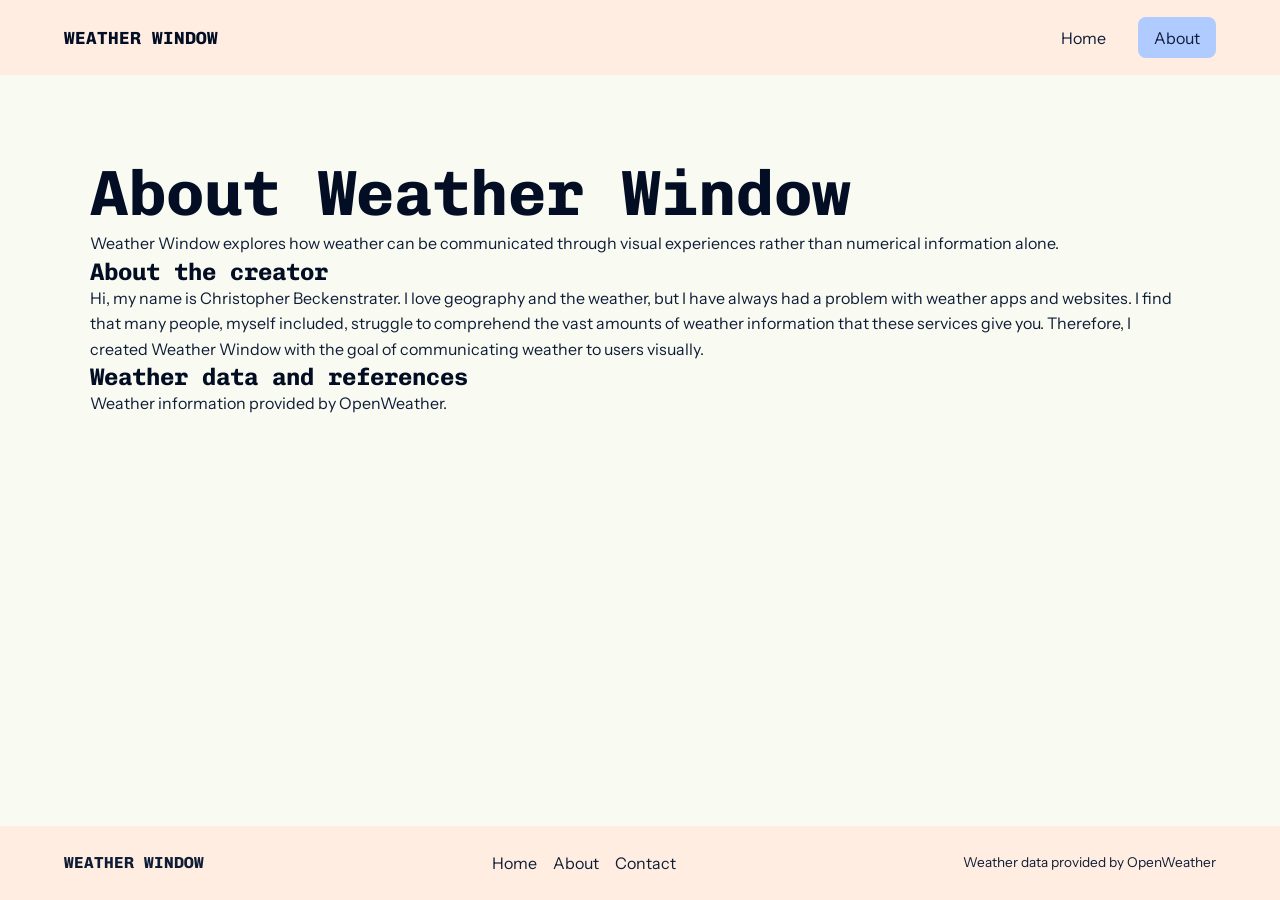
==== about.html @ fafb0648 "First Launch I meant to push this before I made changes to the api.js file... oops...  Contains init" ====
<!doctype html>
<html lang="en">
  <head>
    <meta charset="UTF-8" />
    <meta name="viewport" content="width=device-width, initial-scale=1.0" />

    <title>Weather Window | About</title>

    <link rel="stylesheet" href="css/style.css" />

    <link rel="preconnect" href="https://fonts.googleapis.com" />
    <link rel="preconnect" href="https://fonts.gstatic.com" crossorigin />
    <link
      href="https://fonts.googleapis.com/css2?family=Chivo+Mono:wght@400;500;600;700&family=Instrument+Sans:wght@400;500;600;700&display=swap"
      rel="stylesheet"
    />
  </head>

  <body data-page="about">
    <header id="site-header"></header>

    <main>
      <section class="about-content">
        <h1>About Weather Window</h1>

        <p>
          Weather Window explores how weather can be communicated through visual
          experiences rather than numerical information alone.
        </p>

        <h2>About the creator</h2>

        <p>
          Hi, my name is Christopher Beckenstrater. I love geography and the
          weather, but I have always had a problem with weather apps and
          websites. I find that many people, myself included, struggle to
          comprehend the vast amounts of weather information that these services
          give you. Therefore, I created Weather Window with the goal of
          communicating weather to users visually.
        </p>

        <h2>Weather data and references</h2>

        <p>Weather information provided by OpenWeather.</p>
      </section>
    </main>

    <footer id="site-footer"></footer>

    <script type="module" src="js/main.js"></script>
  </body>
</html>
---- css/style.css ----
/* Global Variables */

:root {
  --colour-heading: #030e24;
  --colour-body: #0e1c36;

  --colour-primary: #afcbff;
  --colour-hover: #d7f9ff;

  --colour-background: #f9fbf2;
  --colour-navigation: #ffede1;

  --font-heading: "Chivo Mono", monospace;
  --font-body: "Instrument Sans", sans-serif;
}

/* Reset */

* {
  margin: 0;
  padding: 0;
  box-sizing: border-box;
}

html {
  scroll-behavior: smooth;
}

body {
  min-height: 100vh;
  display: flex;
  flex-direction: column;

  background-color: var(--colour-background);
  color: var(--colour-body);

  font-family: var(--font-body);
}

/* Typography */

h1,
h2,
h3 {
  font-family: var(--font-heading);
  color: var(--colour-heading);
}

h1 {
  font-size: clamp(2rem, 5vw, 4rem);
}

p {
  font-size: 1rem;
  line-height: 1.6;
}

/* Nav */

.navbar {
  min-height: 75px;
  padding: 1rem 5%;

  display: flex;
  align-items: center;
  justify-content: space-between;

  background-color: var(--colour-navigation);
}

.nav-logo {
  font-family: var(--font-heading);
  font-weight: 700;
  font-size: 1.1rem;
  text-decoration: none;
  color: var(--colour-heading);
}

.nav-links {
  display: flex;
  align-items: center;
  gap: 1rem;
}

.nav-links a {
  padding: 0.65rem 1rem;

  text-decoration: none;
  color: var(--colour-body);

  border-radius: 8px;

  transition: background-color 0.25s ease;
}

.nav-links a:hover {
  background-color: var(--colour-hover);
}

.nav-links a.active {
  background-color: var(--colour-primary);
}

/* Main Content */

main {
  flex: 1;
  width: 100%;
}

.home-content,
.weather-content,
.about-content {
  width: min(90%, 1100px);
  margin: 0 auto;
  padding: 5rem 0;
}

.home-content {
  text-align: center;
}

.home-content h1 {
  margin-bottom: 1rem;
}

.home-content > p {
  margin-bottom: 2rem;
}

/* Search Field */

.search-container {
  display: flex;
  width: min(100%, 600px);
  margin: 0 auto;
  gap: 0.5rem;
}

.search-container input {
  flex: 1;
  min-width: 0;
  padding: 1rem;

  font-family: var(--font-body);
  font-size: 1rem;

  border: 1px solid var(--colour-primary);
  border-radius: 8px;
  outline-offset: 3px;
}

.search-container button {
  padding: 1rem 1.5rem;

  background-color: var(--colour-primary);
  color: var(--colour-heading);

  border: none;
  border-radius: 8px;

  font-family: var(--font-body);
  font-weight: 600;

  cursor: pointer;
}

/* Logo */

#weather-window {
  width: 100%;
  min-height: 400px;

  margin: 2rem auto;

  background-color: #afcbff;
  border-radius: 180px 180px 12px 12px;
}

/* Footer */

#site-footer {
  background-color: var(--colour-navigation);
  padding: 1.5rem 5%;
}

.footer-content {
  display: flex;
  flex-wrap: wrap;
  justify-content: space-between;
  align-items: center;
  gap: 1rem;
}

.footer-content > p:first-child {
  font-family: var(--font-heading);
  font-weight: 700;
}

.footer-links {
  display: flex;
  gap: 1rem;
}

.footer-links a,
.footer-credit a {
  color: var(--colour-body);
  text-decoration: none;
}

.footer-links a:hover,
.footer-credit a:hover {
  text-decoration: underline;
}

.footer-credit {
  font-size: 0.85rem;
}

/* Responsive Design */

@media (max-width: 600px) {
  .navbar {
    padding: 1rem 4%;
  }

  .nav-logo {
    font-size: 0.85rem;
  }

  .nav-links {
    gap: 0.25rem;
  }

  .nav-links a {
    padding: 0.6rem;
    font-size: 0.9rem;
  }

  .home-content,
  .weather-content,
  .about-content {
    padding: 3rem 0;
  }

  .search-container {
    flex-direction: column;
  }

  .search-container button {
    width: 100%;
  }

  #weather-window {
    min-height: 70vh;
    border-radius: 0;
  }

  .footer-content {
    flex-direction: column;
    text-align: center;
  }

  .footer-links {
    justify-content: center;
  }
}
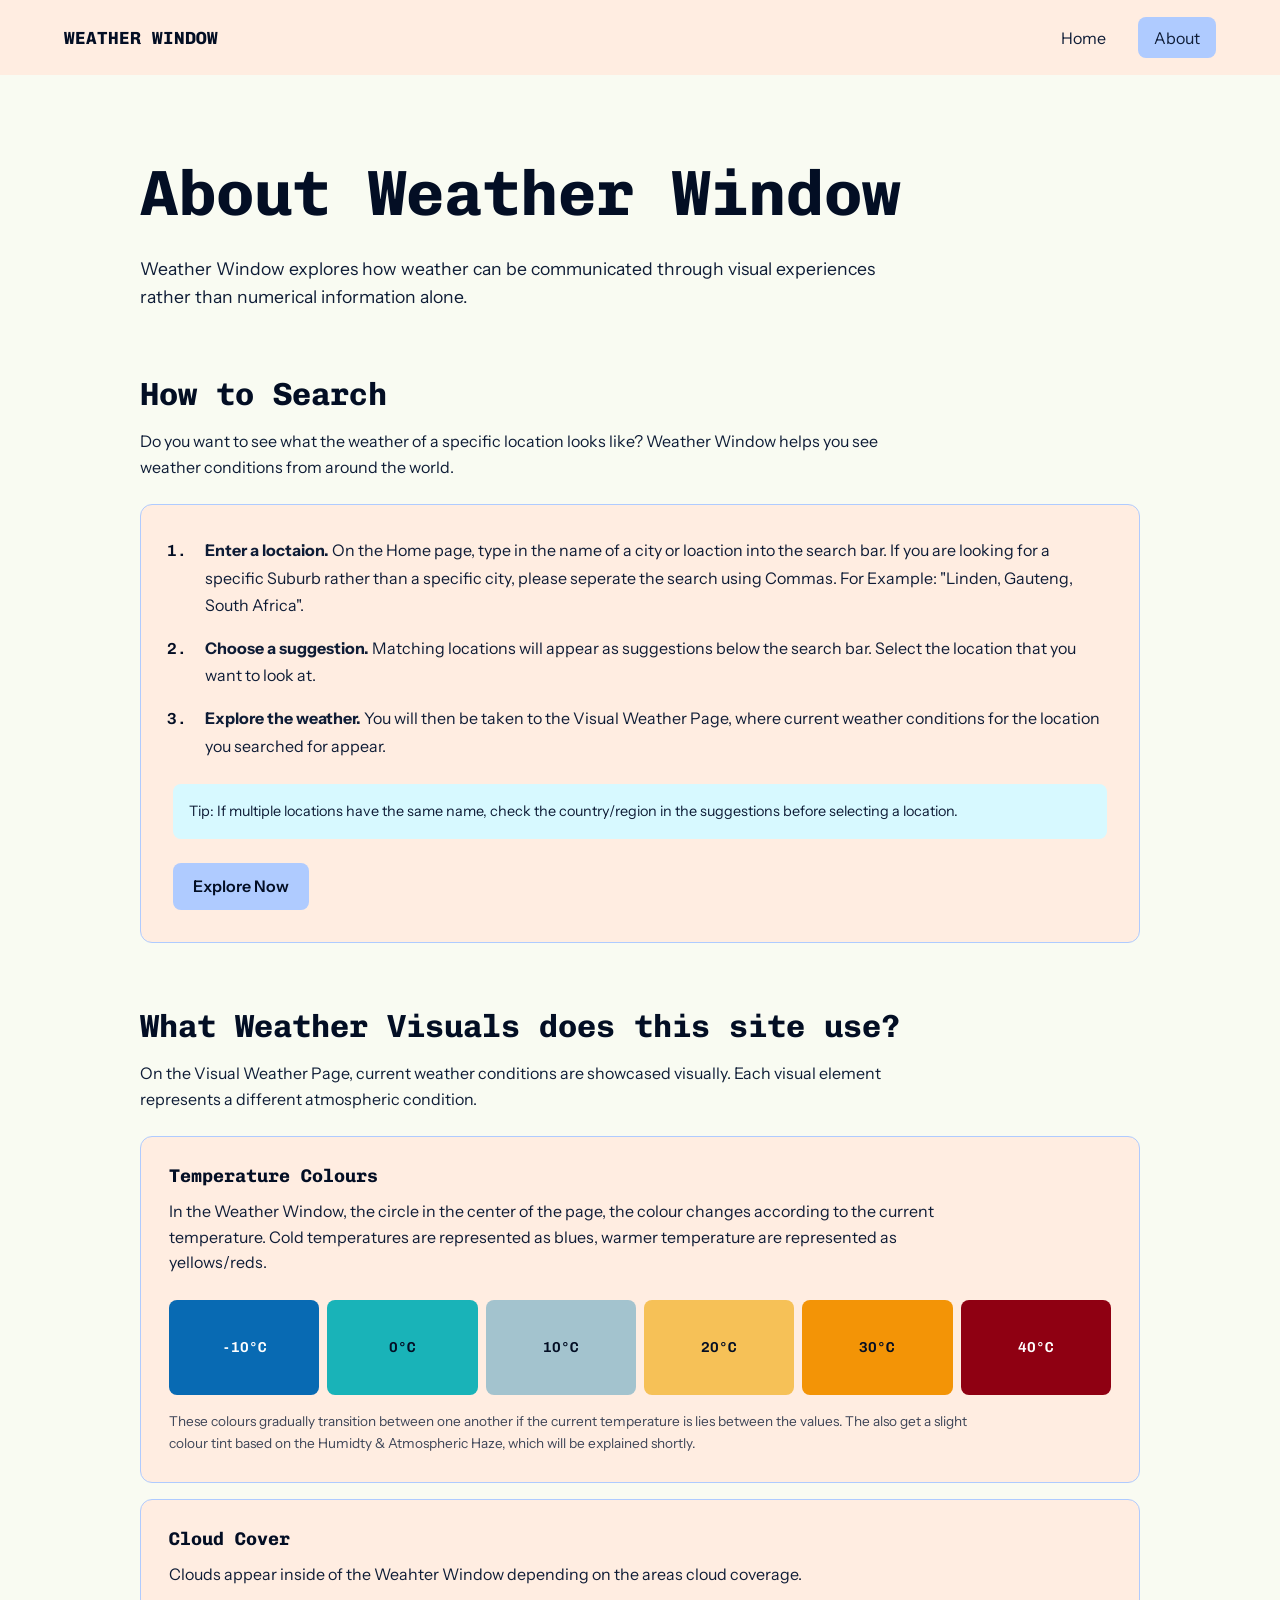
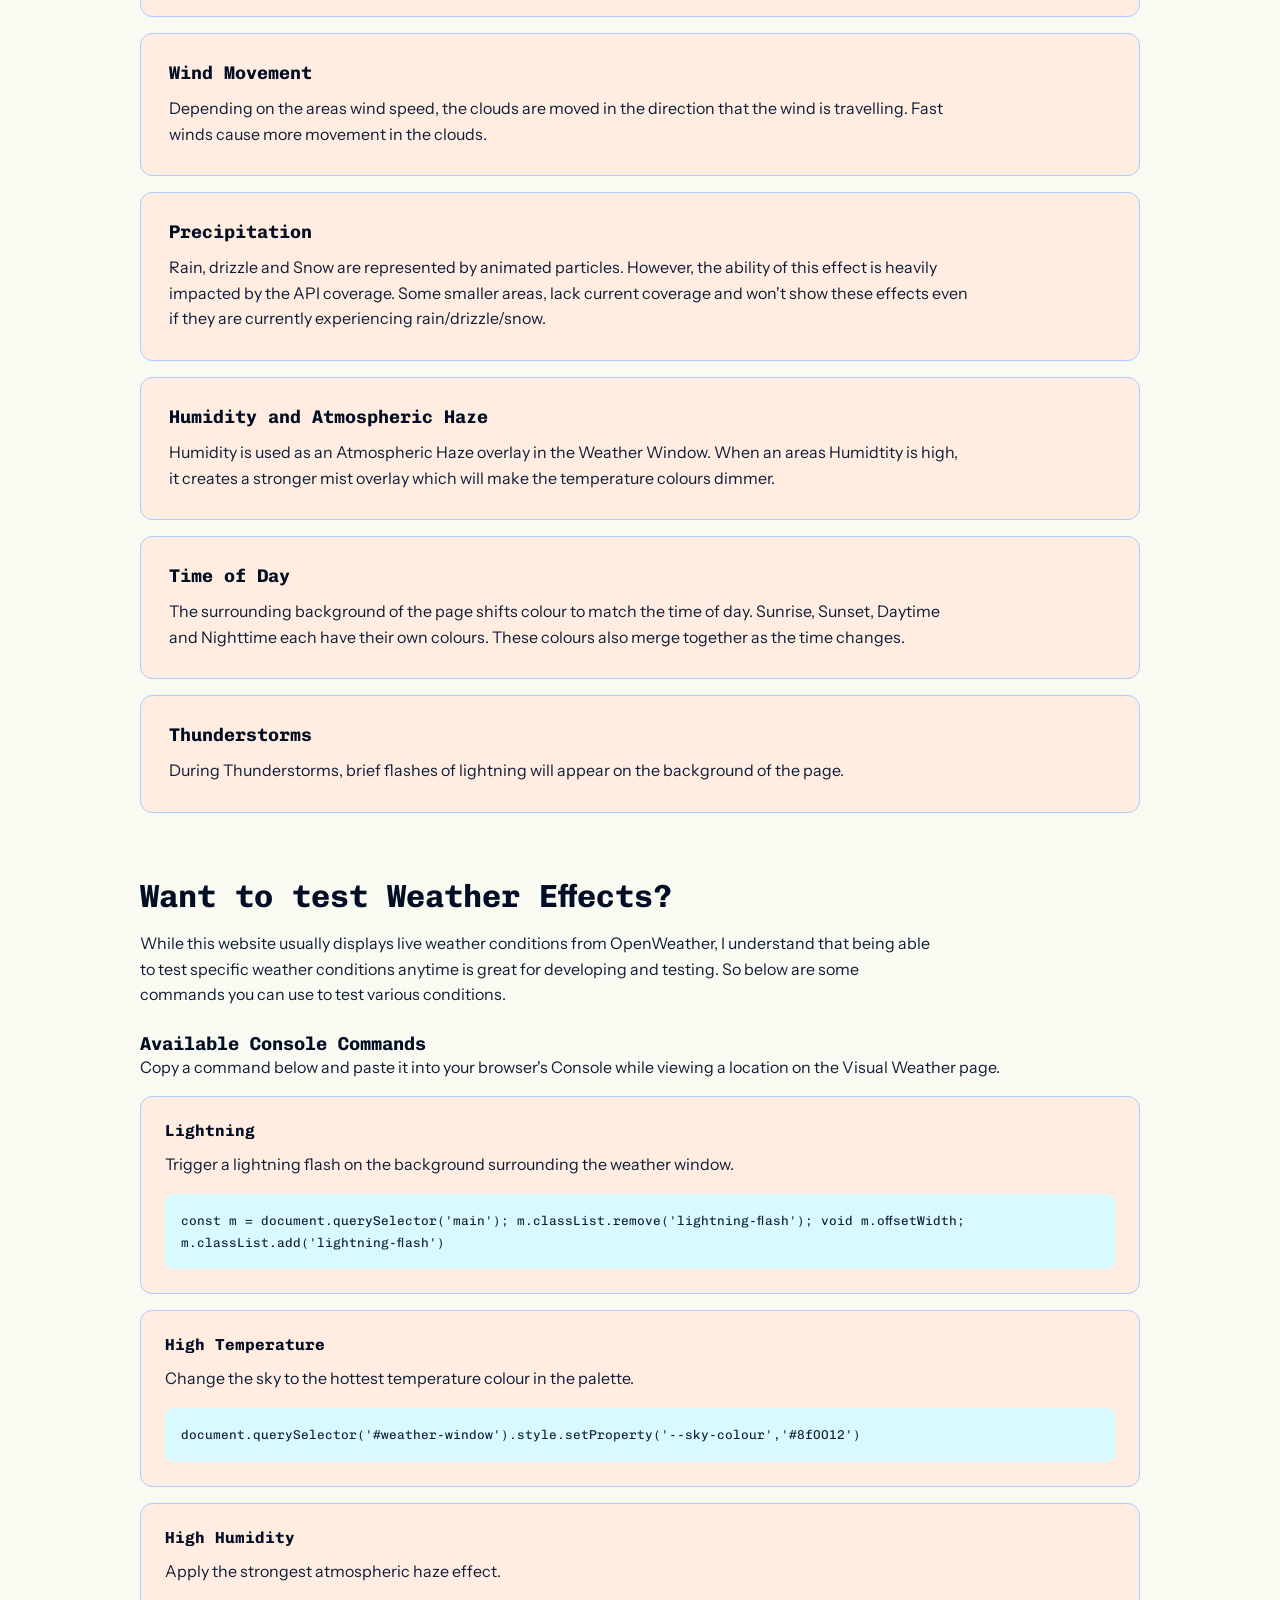
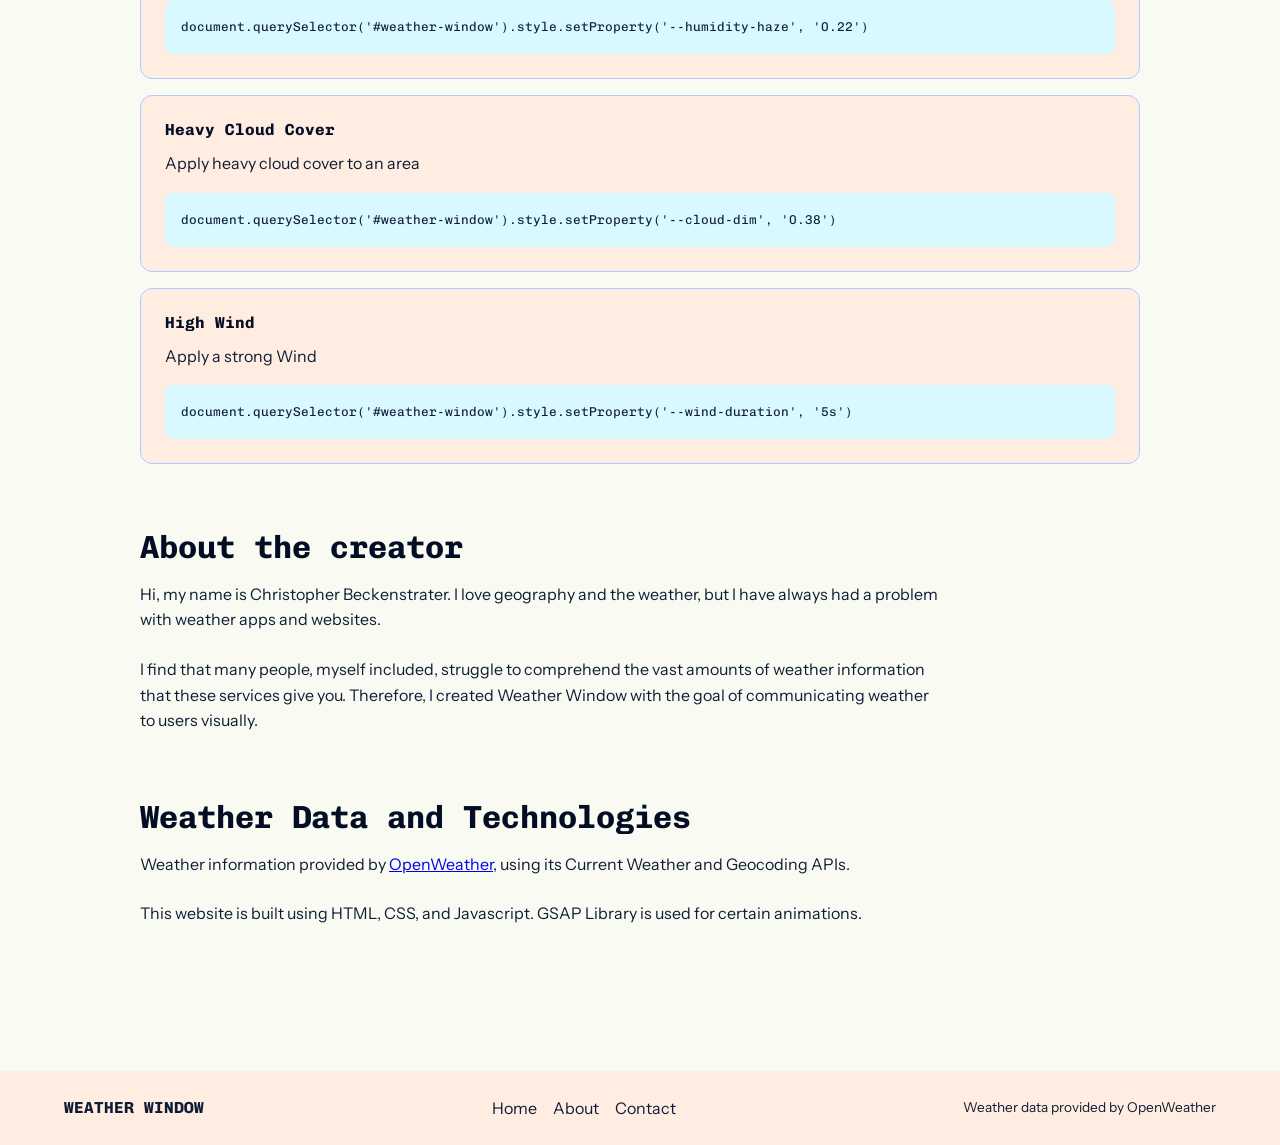
==== commit fd188c9e: "About Page Updated the About Page. Added sections: How to Search, What weather visuals the site uses" ====
--- a/about.html
+++ b/about.html
@@ -21,27 +21,266 @@
 
     <main>
       <section class="about-content">
-        <h1>About Weather Window</h1>
-
-        <p>
-          Weather Window explores how weather can be communicated through visual
-          experiences rather than numerical information alone.
-        </p>
-
-        <h2>About the creator</h2>
-
-        <p>
-          Hi, my name is Christopher Beckenstrater. I love geography and the
-          weather, but I have always had a problem with weather apps and
-          websites. I find that many people, myself included, struggle to
-          comprehend the vast amounts of weather information that these services
-          give you. Therefore, I created Weather Window with the goal of
-          communicating weather to users visually.
-        </p>
-
-        <h2>Weather data and references</h2>
-
-        <p>Weather information provided by OpenWeather.</p>
+        <div class="about-intro">
+          <h1>About Weather Window</h1>
+          <p>
+            Weather Window explores how weather can be communicated through
+            visual experiences rather than numerical information alone.
+          </p>
+        </div>
+
+        <!-- Section 1: Search Explaination -->
+        <section class="about-section" id="how-to-search">
+          <h2>How to Search</h2>
+          <p>
+            Do you want to see what the weather of a specific location looks
+            like? Weather Window helps you see weather conditions from around
+            the world.
+          </p>
+          <div class="about-panel">
+            <ol class="search-steps">
+              <li>
+                <strong> Enter a loctaion.</strong>
+                On the Home page, type in the name of a city or loaction into
+                the search bar. If you are looking for a specific Suburb rather
+                than a specific city, please seperate the search using Commas.
+                For Example: "Linden, Gauteng, South Africa".
+              </li>
+              <li>
+                <strong>Choose a suggestion.</strong>
+                Matching locations will appear as suggestions below the search
+                bar. Select the location that you want to look at.
+              </li>
+              <li>
+                <strong>Explore the weather.</strong>
+                You will then be taken to the Visual Weather Page, where current
+                weather conditions for the location you searched for appear.
+              </li>
+            </ol>
+            <p class="about-tip">
+              Tip: If multiple locations have the same name, check the
+              country/region in the suggestions before selecting a location.
+            </p>
+            <a class="about-link" href="index.html"> Explore Now </a>
+          </div>
+        </section>
+
+        <!-- Section 2: Weather Visualisations -->
+        <section class="about-section" id="weather-visuals">
+          <h2>What Weather Visuals does this site use?</h2>
+          <p>
+            On the Visual Weather Page, current weather conditions are showcased
+            visually. Each visual element represents a different atmospheric
+            condition.
+          </p>
+
+          <!-- Temperature Colours -->
+          <div class="weather-guide">
+            <h3>Temperature Colours</h3>
+            <p>
+              In the Weather Window, the circle in the center of the page, the
+              colour changes according to the current temperature. Cold
+              temperatures are represented as blues, warmer temperature are
+              represented as yellows/reds.
+            </p>
+            <div class="temperature-guide">
+              <div class="temperature-swatch temp-minus10">
+                <span>-10°C</span>
+              </div>
+              <div class="temperature-swatch temp-0">
+                <span>0°C</span>
+              </div>
+              <div class="temperature-swatch temp-10">
+                <span>10°C</span>
+              </div>
+              <div class="temperature-swatch temp-20">
+                <span>20°C</span>
+              </div>
+              <div class="temperature-swatch temp-30">
+                <span>30°C</span>
+              </div>
+              <div class="temperature-swatch temp-40">
+                <span>40°C</span>
+              </div>
+            </div>
+            <p class="guide-note">
+              These colours gradually transition between one another if the
+              current temperature is lies between the values. The also get a
+              slight colour tint based on the Humidty & Atmospheric Haze, which
+              will be explained shortly.
+            </p>
+          </div>
+
+          <!-- Cloud Cover -->
+          <div class="weather-guide">
+            <h3>Cloud Cover</h3>
+            <p>
+              Clouds appear inside of the Weahter Window depending on the areas
+              cloud coverage.
+            </p>
+          </div>
+
+          <!-- Wind -->
+          <div class="weather-guide">
+            <h3>Wind Movement</h3>
+            <p>
+              Depending on the areas wind speed, the clouds are moved in the
+              direction that the wind is travelling. Fast winds cause more
+              movement in the clouds.
+            </p>
+          </div>
+
+          <!-- Precipitation -->
+          <div class="weather-guide">
+            <h3>Precipitation</h3>
+            <p>
+              Rain, drizzle and Snow are represented by animated particles.
+              However, the ability of this effect is heavily impacted by the API
+              coverage. Some smaller areas, lack current coverage and won't show
+              these effects even if they are currently experiencing
+              rain/drizzle/snow.
+            </p>
+          </div>
+
+          <!-- Atmospheric Haze -->
+          <div class="weather-guide">
+            <h3>Humidity and Atmospheric Haze</h3>
+            <p>
+              Humidity is used as an Atmospheric Haze overlay in the Weather
+              Window. When an areas Humidtity is high, it creates a stronger
+              mist overlay which will make the temperature colours dimmer.
+            </p>
+          </div>
+
+          <!-- Time of Day-->
+          <div class="weather-guide">
+            <h3>Time of Day</h3>
+            <p>
+              The surrounding background of the page shifts colour to match the
+              time of day. Sunrise, Sunset, Daytime and Nighttime each have
+              their own colours. These colours also merge together as the time
+              changes.
+            </p>
+          </div>
+
+          <!-- Thunderstorms -->
+          <div class="weather-guide">
+            <h3>Thunderstorms</h3>
+            <p>
+              During Thunderstorms, brief flashes of lightning will appear on
+              the background of the page.
+            </p>
+          </div>
+        </section>
+
+        <!-- Section 3: Console Commands for testing -->
+        <section class="about-section" id="weather-testing">
+          <h2>Want to test Weather Effects?</h2>
+          <p>
+            While this website usually displays live weather conditions from
+            OpenWeather, I understand that being able to test specific weather
+            conditions anytime is great for developing and testing. So below are
+            some commands you can use to test various conditions.
+          </p>
+
+          <div id="demo-command-reference">
+            <h3>Available Console Commands</h3>
+            <p>
+              Copy a command below and paste it into your browser's Console
+              while viewing a location on the Visual Weather page.
+            </p>
+
+            <!-- Lightning -->
+            <div class="demo-command">
+              <h4>Lightning</h4>
+              <p>
+                Trigger a lightning flash on the background surrounding the
+                weather window.
+              </p>
+              <code>
+                const m = document.querySelector('main');
+                m.classList.remove('lightning-flash'); void m.offsetWidth;
+                m.classList.add('lightning-flash')
+              </code>
+            </div>
+
+            <!-- High Temperature -->
+            <div class="demo-command">
+              <h4>High Temperature</h4>
+              <p>
+                Change the sky to the hottest temperature colour in the palette.
+              </p>
+              <code>
+                document.querySelector('#weather-window').style.setProperty('--sky-colour','#8f0012')
+              </code>
+            </div>
+
+            <!-- High Humidity -->
+            <div class="demo-command">
+              <h4>High Humidity</h4>
+              <p>Apply the strongest atmospheric haze effect.</p>
+              <code>
+                document.querySelector('#weather-window').style.setProperty('--humidity-haze',
+                '0.22')
+              </code>
+            </div>
+
+            <!-- Cloud Cover -->
+            <div class="demo-command">
+              <h4>Heavy Cloud Cover</h4>
+              <p>Apply heavy cloud cover to an area</p>
+              <code>
+                document.querySelector('#weather-window').style.setProperty('--cloud-dim',
+                '0.38')
+              </code>
+            </div>
+
+            <!-- High Wind -->
+            <div class="demo-command">
+              <h4>High Wind</h4>
+              <p>Apply a strong Wind</p>
+              <code>
+                document.querySelector('#weather-window').style.setProperty('--wind-duration',
+                '5s')
+              </code>
+            </div>
+          </div>
+        </section>
+
+        <!-- Creator Information -->
+        <section class="about-section" id="about-creator">
+          <h2>About the creator</h2>
+
+          <p>
+            Hi, my name is Christopher Beckenstrater. I love geography and the
+            weather, but I have always had a problem with weather apps and
+            websites.
+          </p>
+          <p>
+            I find that many people, myself included, struggle to comprehend the
+            vast amounts of weather information that these services give you.
+            Therefore, I created Weather Window with the goal of communicating
+            weather to users visually.
+          </p>
+        </section>
+
+        <!-- Data Attribution -->
+        <section class="about-section" id="weather-data">
+          <h2>Weather Data and Technologies</h2>
+          <p>
+            Weather information provided by
+            <a
+              href="https://openweathermap.org/"
+              target="_blank"
+              rel="noopener noreferrer"
+              >OpenWeather</a
+            >, using its Current Weather and Geocoding APIs.
+          </p>
+          <p>
+            This website is built using HTML, CSS, and Javascript. GSAP Library
+            is used for certain animations.
+          </p>
+        </section>
       </section>
     </main>
 
--- a/css/style.css
+++ b/css/style.css
@@ -1,5 +1,4 @@
 /* Global Variables */
-
 :root {
   --colour-heading: #030e24;
   --colour-body: #0e1c36;
@@ -15,7 +14,6 @@
 }
 
 /* Reset */
-
 * {
   margin: 0;
   padding: 0;
@@ -38,7 +36,6 @@
 }
 
 /* Typography */
-
 h1,
 h2,
 h3 {
@@ -56,7 +53,6 @@
 }
 
 /* Nav */
-
 .navbar {
   min-height: 75px;
   padding: 1rem 5%;
@@ -84,12 +80,9 @@
 
 .nav-links a {
   padding: 0.65rem 1rem;
-
   text-decoration: none;
   color: var(--colour-body);
-
   border-radius: 8px;
-
   transition: background-color 0.25s ease;
 }
 
@@ -102,7 +95,6 @@
 }
 
 /* Main Content */
-
 main {
   flex: 1;
   width: 100%;
@@ -129,7 +121,6 @@
 }
 
 /* Search Field */
-
 .search-container {
   display: flex;
   width: min(100%, 600px);
@@ -165,20 +156,7 @@
   cursor: pointer;
 }
 
-/* Logo */
-
-#weather-window {
-  width: 100%;
-  min-height: 400px;
-
-  margin: 2rem auto;
-
-  background-color: #afcbff;
-  border-radius: 180px 180px 12px 12px;
-}
-
 /* Footer */
-
 #site-footer {
   background-color: var(--colour-navigation);
   padding: 1.5rem 5%;
@@ -218,7 +196,6 @@
 }
 
 /* Responsive Design */
-
 @media (max-width: 600px) {
   .navbar {
     padding: 1rem 4%;
@@ -251,11 +228,6 @@
     width: 100%;
   }
 
-  #weather-window {
-    min-height: 70vh;
-    border-radius: 0;
-  }
-
   .footer-content {
     flex-direction: column;
     text-align: center;
@@ -265,3 +237,969 @@
     justify-content: center;
   }
 }
+
+/* Location Prediction */
+#search-predictions {
+  width: min(100%, 600px);
+  margin: 1rem auto 0;
+
+  display: flex;
+  flex-direction: column;
+  gap: 0.5rem;
+}
+
+/* Individual prediction */
+.prediction-item {
+  width: 100%;
+  min-height: 55px;
+
+  display: flex;
+  justify-content: space-between;
+  align-items: center;
+
+  gap: 1rem;
+
+  padding: 1rem 1.25rem;
+
+  background-color: var(--colour-navigation);
+
+  border: 1px solid transparent;
+  border-radius: 8px;
+
+  color: var(--colour-heading);
+  font-family: var(--font-body);
+  font-size: 1rem;
+
+  text-align: left;
+
+  cursor: pointer;
+
+  transition:
+    background-color 0.25s ease,
+    border-color 0.25s ease;
+}
+
+/* Location name */
+.prediction-name {
+  font-weight: 500;
+}
+
+/* Temperature */
+.prediction-temperature {
+  flex-shrink: 0;
+
+  font-family: var(--font-heading);
+  font-size: 0.9rem;
+  font-weight: 600;
+
+  opacity: 0;
+
+  width: 0;
+  overflow: hidden;
+
+  transition:
+    opacity 0.25s ease,
+    width 0.25s ease;
+}
+
+/* Expanded prediction */
+.prediction-item.expanded {
+  background-color: var(--colour-hover);
+  border-color: var(--colour-primary);
+}
+
+.prediction-item.expanded .prediction-temperature {
+  opacity: 1;
+  width: auto;
+}
+
+/* Keyboard accessibility */
+.prediction-item:focus-visible {
+  outline: 3px solid var(--colour-primary);
+  outline-offset: 3px;
+}
+
+/* Search messages */
+.search-message {
+  margin-top: 1rem;
+  font-size: 0.9rem;
+  color: var(--colour-body);
+  text-align: center;
+}
+
+/* Mobile adjustments */
+@media (max-width: 600px) {
+  #search-predictions {
+    gap: 0.75rem;
+  }
+  .prediction-item {
+    min-height: 60px;
+    padding: 1rem;
+  }
+}
+
+/* Home Page Styling - Featured cards */
+
+/* Section Layout */
+body[data-page="home"] .featured-weather,
+body[data-page="home"] .explore-cities {
+  width: min(90%, 1100px);
+  margin: 0 auto;
+  padding-bottom: 4rem;
+}
+
+/* Reduce the empty space beneath the search */
+body[data-page="home"] .home-content {
+  padding-bottom: 4rem;
+}
+
+/* Section Headings */
+.featured-heading {
+  margin-bottom: 1.75rem;
+}
+
+.featured-heading h2 {
+  font-family: var(--font-heading);
+  font-size: clamp(1.4rem, 3vw, 2rem);
+  color: var(--colour-heading);
+  margin-bottom: 0.5rem;
+}
+
+.featured-heading p {
+  font-size: 1rem;
+  opacity: 0.8;
+}
+
+/* Card Grids */
+.extreme-cards {
+  display: grid;
+  grid-template-columns: repeat(2, minmax(0, 1fr));
+  gap: 1.5rem;
+}
+
+.city-cards {
+  display: grid;
+  grid-template-columns: repeat(3, minmax(0, 1fr));
+  gap: 1.5rem;
+}
+
+/* General Card Styling */
+.featured-card {
+  display: flex;
+  flex-direction: column;
+  align-items: flex-start;
+
+  gap: 0.75rem;
+
+  width: 100%;
+  min-width: 0;
+  min-height: 185px;
+  padding: 1.5rem;
+
+  background-color: var(--colour-navigation);
+  color: var(--colour-body);
+
+  border: 1px solid var(--colour-primary);
+  border-radius: 12px;
+
+  font-family: var(--font-body);
+  text-align: left;
+  cursor: pointer;
+
+  transition:
+    transform 0.25s ease,
+    box-shadow 0.25s ease,
+    background-color 0.25s ease;
+}
+
+/* Hover Interaction */
+.featured-card:hover {
+  transform: translateY(-5px);
+  box-shadow: 0 8px 20px rgba(3, 14, 36, 0.12);
+}
+
+/* Keyboard Accessibility */
+.featured-card:focus-visible {
+  outline: 3px solid var(--colour-primary);
+  outline-offset: 4px;
+}
+
+/* Card Category */
+.featured-card-label {
+  font-family: var(--font-heading);
+  font-size: 0.75rem;
+  font-weight: 500;
+  text-transform: uppercase;
+  letter-spacing: 0.05em;
+  opacity: 0.8;
+}
+
+/* City Name */
+.featured-card-city {
+  font-family: var(--font-heading);
+  font-size: clamp(1.2rem, 2vw, 1.6rem);
+  font-weight: 600;
+  overflow-wrap: anywhere;
+}
+
+/* Country Name */
+.featured-card-country {
+  font-size: 0.9rem;
+  opacity: 0.8;
+}
+
+/* Temperature */
+.featured-card-temperature {
+  font-family: var(--font-heading);
+  font-size: clamp(2.5rem, 4vw, 3.5rem);
+  font-weight: 600;
+
+  margin-top: 0.5rem;
+}
+
+/* Navigation Text */
+.featured-card-link {
+  margin-top: auto;
+  padding-top: 1rem;
+  font-size: 0.85rem;
+  font-weight: 600;
+}
+
+/* Extreme Temporature Cards */
+/* Larger Cards */
+.featured-card.warm,
+.featured-card.cold {
+  min-height: 270px;
+}
+
+/* Warmest Location */
+.featured-card.warm {
+  background-color: #f6c157;
+  border-color: #f39406;
+  color: #422700;
+}
+
+/* Coldest Location */
+.featured-card.cold {
+  background-color: #086ab3;
+  border-color: #19b3b8;
+  color: #ffffff;
+}
+
+/* Explore City Cards */
+.featured-card.city {
+  background-color: var(--colour-navigation);
+  border-color: var(--colour-primary);
+}
+
+.featured-card.city:hover {
+  background-color: var(--colour-hover);
+}
+
+/* Responsive Cards */
+/* Tablet */
+@media (max-width: 768px) {
+  .city-cards {
+    grid-template-columns: repeat(2, minmax(0, 1fr));
+  }
+
+  .featured-card {
+    padding: 1.25rem;
+  }
+}
+
+/* Mobile */
+@media (max-width: 600px) {
+  body[data-page="home"] .home-content {
+    padding-bottom: 3rem;
+  }
+
+  body[data-page="home"] .featured-weather,
+  body[data-page="home"] .explore-cities {
+    padding-bottom: 3rem;
+  }
+
+  .extreme-cards,
+  .city-cards {
+    grid-template-columns: 1fr;
+    gap: 1rem;
+  }
+
+  .featured-card {
+    min-height: 155px;
+  }
+
+  .featured-card.warm,
+  .featured-card.cold {
+    min-height: 230px;
+  }
+}
+
+/* Reduced Motion */
+@media (prefers-reduced-motion: reduce) {
+  .featured-card {
+    transition: none;
+  }
+
+  .featured-card:hover {
+    transform: none;
+  }
+}
+
+/* Visual-weather Page Styling */
+/* Time-of-day backgrounds */
+body[data-page="visual-weather"] {
+  --time-background: #030e24;
+  --time-outer: #101f3b;
+}
+
+/* Sunrise */
+body[data-page="visual-weather"][data-time-of-day="sunrise"] {
+  --time-background: #1891c9;
+  --time-outer: #ad7180;
+}
+
+/* Daytime */
+body[data-page="visual-weather"][data-time-of-day="day"] {
+  --time-background: #1495d1;
+  --time-outer: #67adce;
+}
+
+/* Sunset */
+body[data-page="visual-weather"][data-time-of-day="sunset"] {
+  --time-background: #473453;
+  --time-outer: #a45c70;
+}
+
+/* Nighttime */
+body[data-page="visual-weather"][data-time-of-day="night"] {
+  --time-background: #030e24;
+  --time-outer: #101f3b;
+}
+
+/* Main background and lightning container */
+body[data-page="visual-weather"] main {
+  position: relative;
+  isolation: isolate;
+
+  background-color: var(--time-background);
+  transition: background-color 2s ease;
+}
+
+/* Lightning effect on the background */
+body[data-page="visual-weather"] main::before {
+  content: "";
+  position: absolute;
+  inset: 0;
+  background: rgba(215, 230, 255, 0.65);
+  opacity: 0;
+  pointer-events: none;
+  z-index: -1;
+}
+
+/* lightning flash */
+body[data-page="visual-weather"] main.lightning-flash::before {
+  animation: lightning-flash 180ms ease-out;
+}
+
+@keyframes lightning-flash {
+  0% {
+    opacity: 0;
+  }
+  15% {
+    opacity: 0.8;
+  }
+  40% {
+    opacity: 0.25;
+  }
+  65% {
+    opacity: 0.6;
+  }
+  100% {
+    opacity: 0;
+  }
+}
+
+/* Accessibility: reduce flashing */
+@media (prefers-reduced-motion: reduce) {
+  body[data-page="visual-weather"] main.lightning-flash::before {
+    animation: none;
+  }
+}
+
+.weather-content {
+  width: 100%;
+  max-width: none;
+  margin: 0;
+  padding: 2.5rem 1rem 5rem;
+  text-align: center;
+  color: #f9fbf2;
+}
+
+.weather-content h1 {
+  color: #f9fbf2;
+  margin-bottom: 0.75rem;
+}
+
+#location-name {
+  color: rgba(249, 251, 242, 0.75);
+  margin-bottom: 1.5rem;
+}
+
+/* The complete circular scene */
+.weather-scene {
+  position: relative;
+  isolation: isolate;
+
+  width: min(94vw, 1050px, calc(100svh - 190px));
+  aspect-ratio: 1 / 1;
+
+  margin: 0 auto 2rem;
+  display: grid;
+  place-items: center;
+}
+
+/* Outer circle responds to time of day */
+.weather-scene::before {
+  content: "";
+  position: absolute;
+  inset: 0;
+  border-radius: 50%;
+
+  background: radial-gradient(
+    circle,
+    var(--time-outer) 0%,
+    var(--time-outer) 62%,
+    transparent 78%
+  );
+
+  z-index: -1;
+}
+
+/* Inner weather window */
+#weather-window {
+  position: absolute;
+  inset: 7%;
+
+  width: auto;
+  min-height: 0;
+  margin: 0;
+  padding: 2rem;
+
+  display: flex;
+  align-items: center;
+  justify-content: center;
+
+  border-radius: 50%;
+  background-color: var(--sky-colour, #0d2a5b);
+
+  overflow: hidden;
+  transition: background-color 1s ease;
+
+  z-index: 0;
+}
+
+/* Atmospheric overlay layers */
+/* Cloud-cover darkness */
+#weather-window::before {
+  content: "";
+  position: absolute;
+  inset: 0;
+
+  background: rgba(3, 14, 36, var(--cloud-dim, 0));
+
+  border-radius: 50%;
+  pointer-events: none;
+  z-index: 1;
+}
+
+/* Humidity-based haze */
+#weather-window::after {
+  content: "";
+  position: absolute;
+  inset: 0;
+
+  background: rgba(205, 216, 225, var(--humidity-haze, 0));
+
+  border-radius: 50%;
+  pointer-events: none;
+  z-index: 2;
+}
+
+/* Weather summary inside the circular window */
+.weather-summary {
+  display: flex;
+  flex-direction: column;
+  align-items: center;
+  gap: 0.5rem;
+
+  position: relative;
+  z-index: 5;
+}
+
+.weather-icon {
+  width: 100px;
+  height: 100px;
+}
+
+.weather-temperature {
+  font-family: var(--font-heading);
+  font-size: clamp(2.5rem, 7vw, 5rem);
+  color: #f9fbf2;
+}
+
+.weather-condition {
+  color: #f9fbf2;
+  font-size: 1.1rem;
+  text-transform: capitalize;
+}
+
+/* Weather Info Block */
+#weather-information {
+  position: absolute;
+  left: 50%;
+  bottom: 1%;
+  transform: translateX(-50%);
+
+  width: min(82%, 480px);
+  padding: 1.25rem 1.5rem;
+
+  display: grid;
+  grid-template-columns: repeat(2, 1fr);
+  gap: 0.85rem 1.5rem;
+
+  background: rgba(215, 249, 255, 0.9);
+  backdrop-filter: blur(12px);
+  -webkit-backdrop-filter: blur(12px);
+
+  border: 1px solid rgba(255, 255, 255, 0.65);
+  border-radius: 16px;
+
+  color: #030e24;
+  z-index: 2;
+}
+
+/* Individual statistics */
+.weather-stat {
+  display: flex;
+  justify-content: space-between;
+  align-items: center;
+  gap: 0.5rem;
+
+  padding-bottom: 0.5rem;
+  border-bottom: 1px solid rgba(3, 14, 36, 0.15);
+}
+
+.weather-stat h2 {
+  font-family: var(--font-body);
+  font-size: 0.8rem;
+  font-weight: 500;
+  color: #0e1c36;
+}
+
+.weather-stat p {
+  font-family: var(--font-heading);
+  font-size: 0.85rem;
+  font-weight: 600;
+  color: #030e24;
+}
+
+#location-clock {
+  grid-column: 1 / -1;
+
+  padding-top: 0.5rem;
+  border-top: 1px solid rgba(3, 14, 36, 0.15);
+
+  font-family: var(--font-heading);
+  font-size: 0.75rem;
+  color: #0e1c36;
+  text-align: center;
+}
+
+/* Mobile */
+@media (max-width: 600px) {
+  .weather-content {
+    padding: 2rem 0.5rem 3rem;
+  }
+
+  .weather-scene {
+    width: min(96vw, calc(100svh - 230px));
+  }
+
+  #weather-window {
+    inset: 5%;
+  }
+
+  #weather-information {
+    width: 88%;
+    padding: 1rem;
+    gap: 0.65rem;
+  }
+
+  .weather-stat h2 {
+    font-size: 0.7rem;
+  }
+
+  .weather-stat p {
+    font-size: 0.75rem;
+  }
+}
+
+/* Cloud Cover Visuals */
+.weather-cloud-layer {
+  position: absolute;
+  inset: 0;
+  overflow: hidden;
+  pointer-events: none;
+  z-index: 3;
+}
+
+.weather-cloud {
+  position: absolute;
+
+  left: var(--cloud-x);
+  top: var(--cloud-y);
+
+  width: 34%;
+  height: 13%;
+
+  background: rgba(233, 236, 239, var(--cloud-opacity, 0.9));
+  border-radius: 100px;
+
+  /* Temperature-coloured cloud edge */
+  box-shadow:
+    0 0 8px var(--cloud-edge),
+    0 0 18px var(--cloud-edge),
+    0 5px 16px rgba(3, 14, 36, 0.12);
+
+  filter: blur(1.5px);
+
+  /* Cloud wind animation */
+  transform: translate(0, 0) scale(var(--cloud-scale));
+  animation: cloud-drift var(--wind-duration, 90s) ease-in-out infinite
+    alternate;
+}
+
+/* cloud formations */
+.weather-cloud::before,
+.weather-cloud::after {
+  content: "";
+  position: absolute;
+
+  background: inherit;
+  border-radius: 50%;
+}
+
+.weather-cloud::before {
+  width: 60%;
+  height: 155%;
+  left: 12%;
+  bottom: 10%;
+}
+
+.weather-cloud::after {
+  width: 48%;
+  height: 125%;
+  right: 10%;
+  bottom: 8%;
+}
+
+/* cloud movement */
+@keyframes cloud-drift {
+  from {
+    transform: translate(0, 0) scale(var(--cloud-scale));
+  }
+
+  to {
+    transform: translate(var(--wind-x, 0px), var(--wind-y, 0px))
+      scale(var(--cloud-scale));
+  }
+}
+
+/* Precipitation Particles */
+.precipitation-layer {
+  position: absolute;
+  inset: 0;
+  overflow: hidden;
+  pointer-events: none;
+  z-index: 4;
+}
+
+/* Shared particle properties */
+.precipitation-particle {
+  position: absolute;
+  left: var(--particle-x);
+  top: -5%;
+  opacity: 0.8;
+
+  animation-delay: var(--particle-delay);
+  animation-duration: var(--particle-duration);
+  animation-iteration-count: infinite;
+  animation-timing-function: linear;
+}
+
+/* Rain and drizzle */
+.precipitation-rain,
+.precipitation-drizzle {
+  width: calc(2px * var(--particle-size));
+  height: calc(18px * var(--particle-size));
+  background: rgba(225, 239, 249, 0.75);
+  border-radius: 50%;
+  animation-name: rain-fall;
+}
+
+.precipitation-drizzle {
+  height: calc(9px * var(--particle-size));
+  opacity: 0.5;
+}
+
+/* Snow */
+.precipitation-snow {
+  width: calc(6px * var(--particle-size));
+  height: calc(6px * var(--particle-size));
+  background: rgba(255, 255, 255, 0.9);
+  border-radius: 50%;
+  box-shadow: 0 0 5px rgba(255, 255, 255, 0.5);
+  animation-name: snow-fall;
+}
+
+/* Falling rain */
+@keyframes rain-fall {
+  from {
+    transform: translate(0, 0) rotate(15deg);
+  }
+
+  to {
+    transform: translate(-35px, 110vh) rotate(15deg);
+  }
+}
+
+/* Falling snow */
+@keyframes snow-fall {
+  0% {
+    transform: translate(0, 0);
+  }
+  50% {
+    transform: translate(15px, 50vh);
+  }
+  100% {
+    transform: translate(-10px, 110vh);
+  }
+}
+
+/* About Page */
+
+/* Main Layout */
+body[data-page="about"] .about-content {
+  width: min(90%, 1000px);
+  margin: 0 auto;
+  padding: 5rem 0;
+}
+
+/* Introduction */
+.about-intro {
+  margin-bottom: 4rem;
+}
+.about-intro h1 {
+  margin-bottom: 1.5rem;
+}
+.about-intro p {
+  max-width: 750px;
+  font-size: 1.1rem;
+}
+
+/* About Sections */
+.about-section {
+  margin-bottom: 4rem;
+}
+.about-section h2 {
+  font-size: clamp(1.4rem, 3vw, 2rem);
+  margin-bottom: 1rem;
+}
+.about-section > p {
+  margin-bottom: 1.5rem;
+  max-width: 800px;
+}
+
+/* Instruction Panels */
+.about-panel {
+  padding: 2rem;
+  background-color: var(--colour-navigation);
+  border: 1px solid var(--colour-primary);
+  border-radius: 12px;
+}
+.about-panel h3 {
+  margin-bottom: 1rem;
+}
+
+/* Search Instructions */
+.search-steps {
+  padding-left: 1.5rem;
+  margin-bottom: 1.5rem;
+}
+.search-steps li {
+  padding-left: 0.5rem;
+  margin-bottom: 1rem;
+  line-height: 1.7;
+}
+.search-steps li::marker {
+  color: var(--colour-heading);
+  font-family: var(--font-heading);
+  font-weight: 600;
+}
+
+/* Tips */
+.about-tip {
+  padding: 1rem;
+  margin-bottom: 1.5rem;
+  background-color: var(--colour-hover);
+  border-radius: 8px;
+  font-size: 0.9rem;
+}
+
+/* Navigation Link */
+.about-link {
+  display: inline-block;
+  padding: 0.85rem 1.25rem;
+  background-color: var(--colour-primary);
+  color: var(--colour-heading);
+  border-radius: 8px;
+  font-family: var(--font-body);
+  font-weight: 600;
+  text-decoration: none;
+  transition: background-color 0.25s ease;
+}
+.about-link:hover {
+  background-color: var(--colour-hover);
+}
+
+/* Visual Weather Guide */
+
+.weather-guide {
+  padding: 1.75rem;
+  margin-bottom: 1rem;
+  background-color: var(--colour-navigation);
+  border: 1px solid var(--colour-primary);
+  border-radius: 12px;
+}
+.weather-guide h3 {
+  font-size: 1.15rem;
+  margin-bottom: 0.75rem;
+}
+.weather-guide p {
+  max-width: 800px;
+}
+
+/* Temperature Colour Palette */
+.temperature-guide {
+  display: grid;
+  grid-template-columns: repeat(6, minmax(0, 1fr));
+  gap: 0.5rem;
+  margin-top: 1.5rem;
+}
+
+/* Individual Colour Swatches */
+.temperature-swatch {
+  min-height: 95px;
+  min-width: 0;
+  display: flex;
+  align-items: center;
+  justify-content: center;
+  border-radius: 8px;
+  font-family: var(--font-heading);
+  font-size: 0.9rem;
+  font-weight: 600;
+}
+
+/* Existing Weather Window Temperature Palette */
+.temp-minus10 {
+  background-color: #086ab3;
+  color: #ffffff;
+}
+.temp-0 {
+  background-color: #19b3b8;
+  color: #030e24;
+}
+.temp-10 {
+  background-color: #a3c3ce;
+  color: #030e24;
+}
+.temp-20 {
+  background-color: #f6c157;
+  color: #030e24;
+}
+.temp-30 {
+  background-color: #f39406;
+  color: #030e24;
+}
+.temp-40 {
+  background-color: #8f0012;
+  color: #ffffff;
+}
+/* Supporting Text */
+.guide-note {
+  margin-top: 1rem;
+  font-size: 0.85rem;
+  opacity: 0.8;
+}
+
+/* Command Testing */
+/* About - Console Command Panels */
+.demo-command {
+  padding: 1.5rem;
+  margin-top: 1rem;
+  background-color: var(--colour-navigation);
+  border: 1px solid var(--colour-primary);
+  border-radius: 12px;
+}
+.demo-command h4 {
+  margin-bottom: 0.75rem;
+  font-family: var(--font-heading);
+  color: var(--colour-heading);
+}
+.demo-command p {
+  margin-bottom: 1rem;
+}
+.demo-command code {
+  display: block;
+  padding: 1rem;
+  background-color: var(--colour-hover);
+  border-radius: 8px;
+  font-family: var(--font-heading);
+  font-size: 0.8rem;
+  line-height: 1.7;
+  overflow-wrap: anywhere;
+  user-select: all;
+}
+
+/* Responsivity for About Page  */
+@media (max-width: 768px) {
+  .temperature-guide {
+    grid-template-columns: repeat(3, minmax(0, 1fr));
+  }
+  .about-panel {
+    padding: 1.5rem;
+  }
+}
+
+@media (max-width: 600px) {
+  body[data-page="about"] .about-content {
+    padding: 3rem 0;
+  }
+  .about-intro,
+  .about-section {
+    margin-bottom: 3rem;
+  }
+  .weather-guide {
+    padding: 1.25rem;
+  }
+  .temperature-guide {
+    grid-template-columns: repeat(2, minmax(0, 1fr));
+  }
+  .temperature-swatch {
+    min-height: 75px;
+  }
+  .search-steps {
+    padding-left: 1.25rem;
+  }
+}
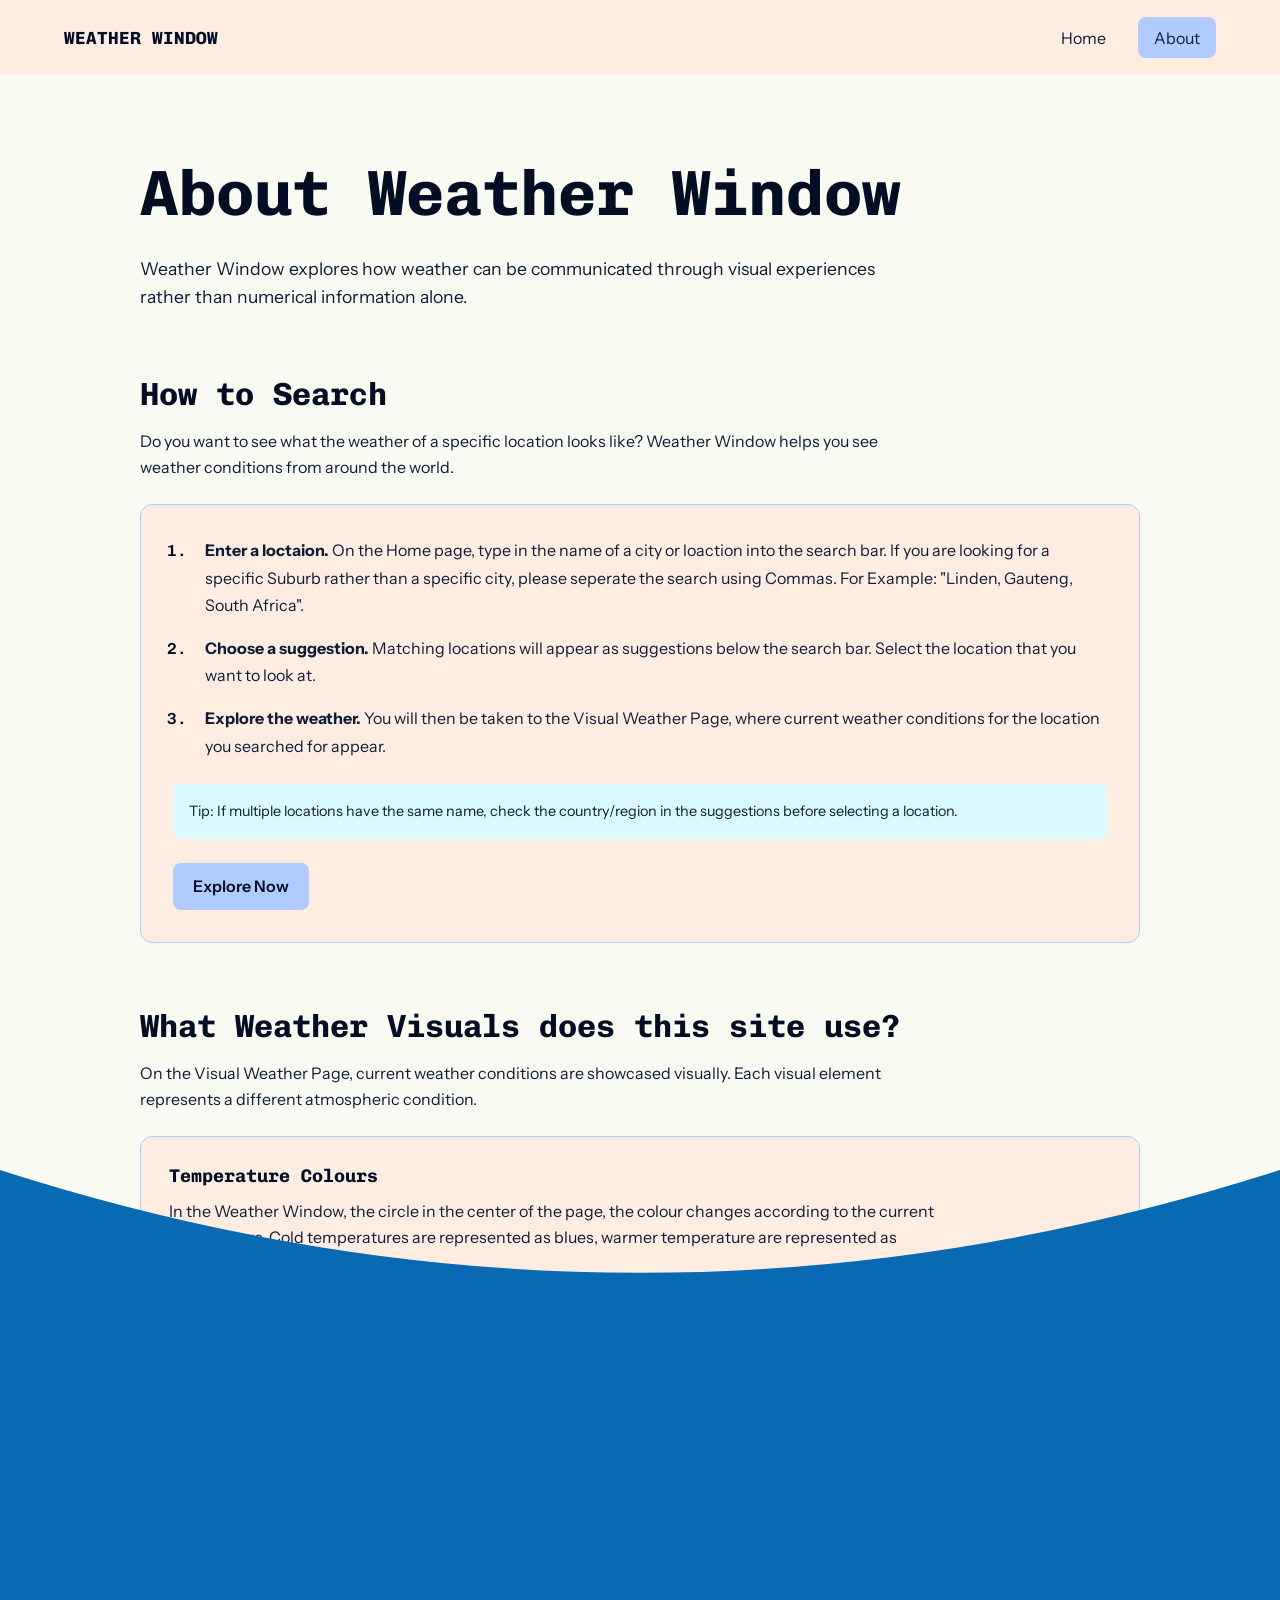
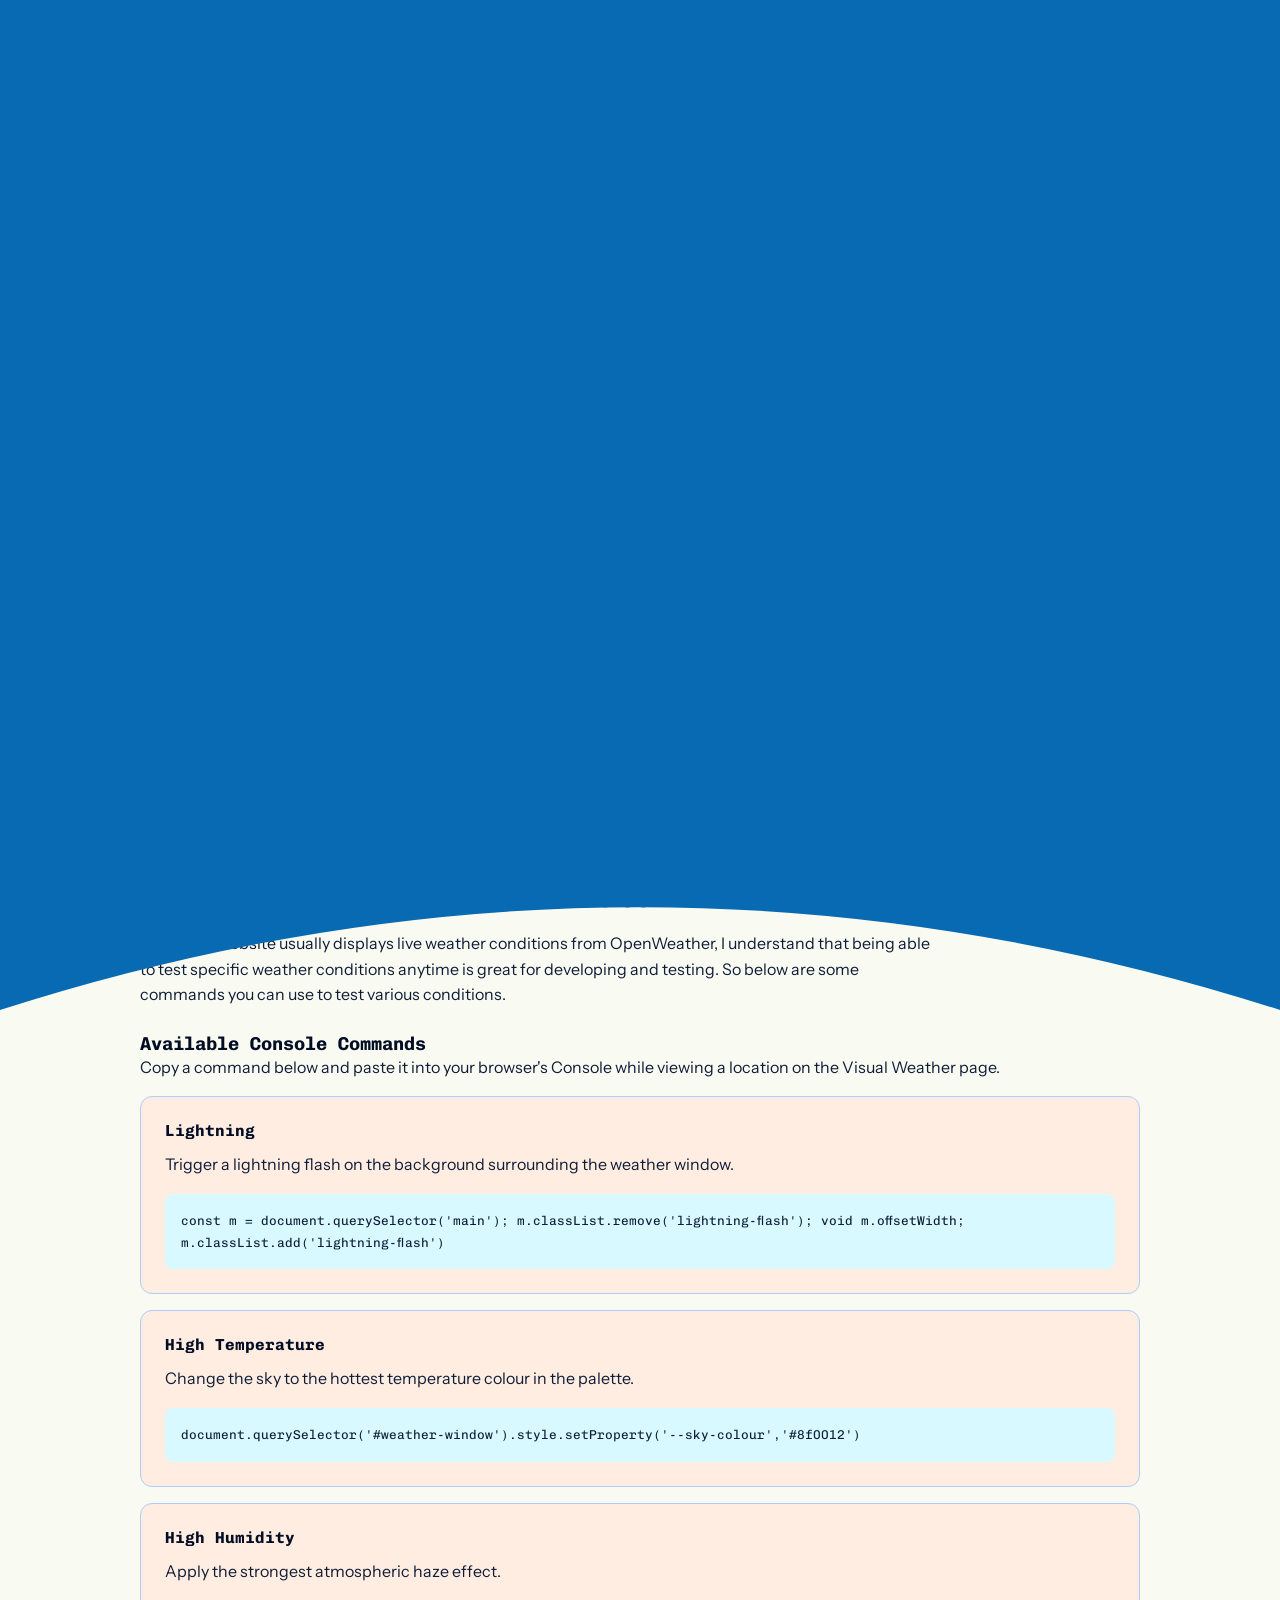
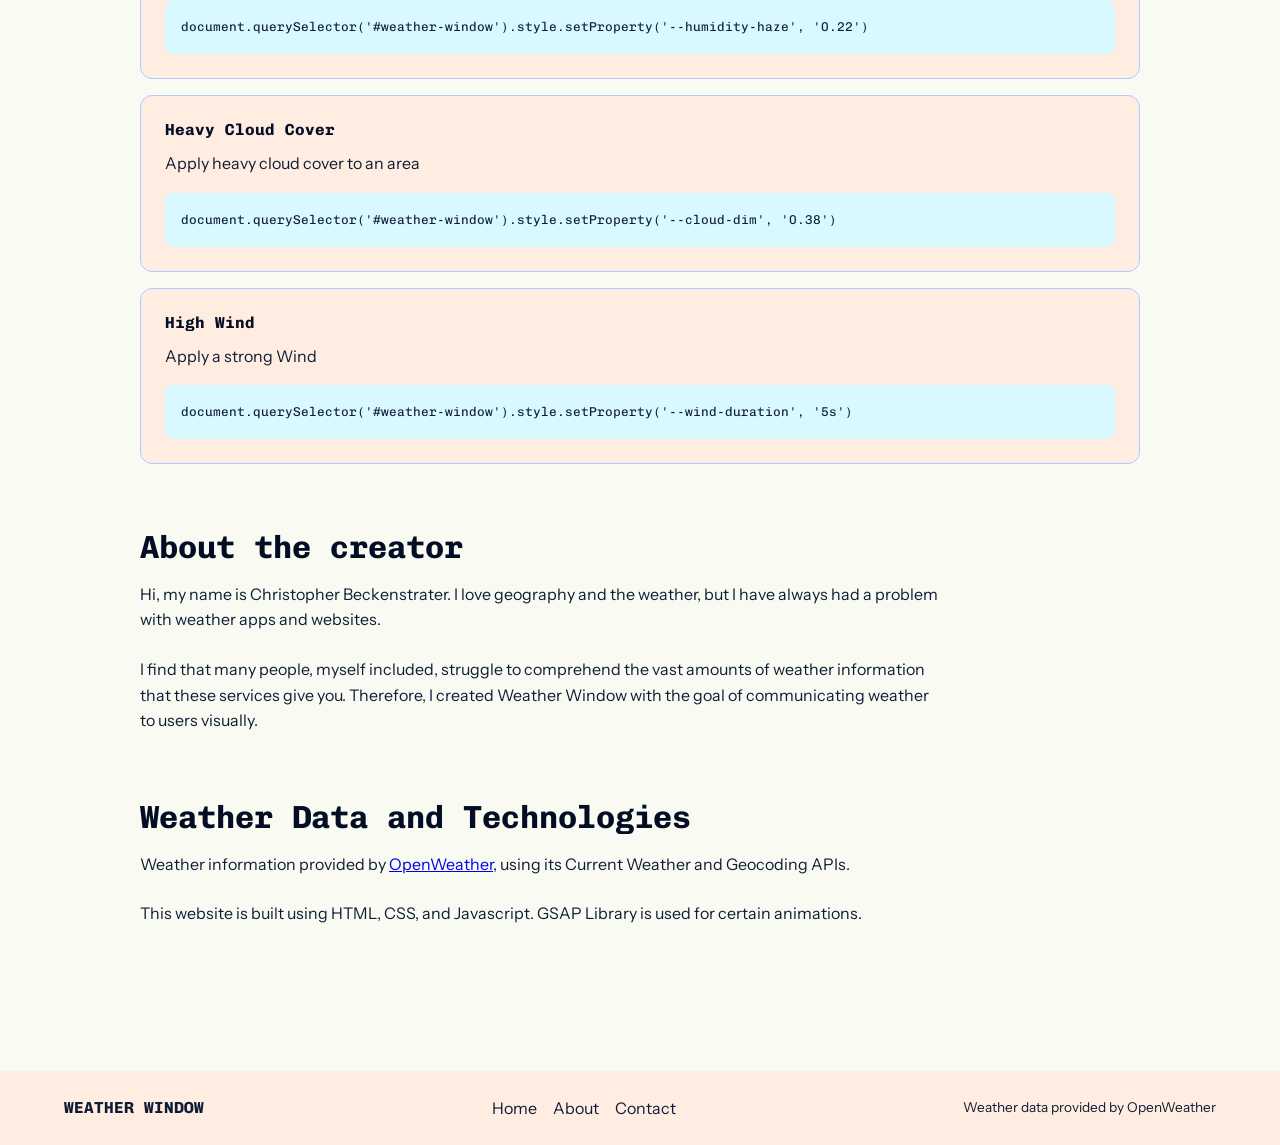
==== commit 1b0e16b7: "GSAP Animations Got all GSAP animations working and integrated into the website, very happy, very ti" ====
--- a/about.html
+++ b/about.html
@@ -5,6 +5,19 @@
     <meta name="viewport" content="width=device-width, initial-scale=1.0" />
 
     <title>Weather Window | About</title>
+
+    <script>
+      try {
+        const destination = sessionStorage.getItem("weather-window-transition");
+        const current =
+          window.location.pathname +
+          window.location.search +
+          window.location.hash;
+        if (destination === current) {
+          document.documentElement.classList.add("transition-arriving");
+        }
+      } catch (error) {}
+    </script>
 
     <link rel="stylesheet" href="css/style.css" />
 
@@ -17,6 +30,17 @@
   </head>
 
   <body data-page="about">
+    <!-- GSAP Page Transition Overlay -->
+    <div id="page-transition" aria-hidden="true">
+      <svg
+        class="transition-svg"
+        viewBox="0 0 100 140"
+        preserveAspectRatio="none"
+        xmlns="http://www.w3.org/2000/svg"
+      >
+        <path d="M0 0 Q50 20 100 0 L100 140 Q50 120 0 140 Z" />
+      </svg>
+    </div>
     <header id="site-header"></header>
 
     <main>
@@ -285,7 +309,10 @@
     </main>
 
     <footer id="site-footer"></footer>
-
+    <script
+      src="https://cdn.jsdelivr.net/npm/gsap@3.15/dist/gsap.min.js"
+      defer
+    ></script>
     <script type="module" src="js/main.js"></script>
   </body>
 </html>
--- a/css/style.css
+++ b/css/style.css
@@ -92,6 +92,14 @@
 
 .nav-links a.active {
   background-color: var(--colour-primary);
+}
+
+/* GSAP Navigation Animations */
+.nav-links a,
+.footer-links a,
+.footer-credit a {
+  display: inline-block;
+  transform-origin: center;
 }
 
 /* Main Content */
@@ -1203,3 +1211,37 @@
     padding-left: 1.25rem;
   }
 }
+
+/* GSAP Curve Swipe Page Transition */
+#page-transition {
+  position: fixed;
+  /* Extend beyond the viewport */
+  top: -30dvh;
+  left: 0;
+  width: 100%;
+  height: 160dvh;
+  z-index: 9999;
+  pointer-events: none;
+  /* Start completely below the screen */
+  transform: translateY(100%);
+}
+
+/* Curved SVG Shape */
+.transition-svg {
+  display: block;
+  width: 100%;
+  height: 100%;
+  fill: #086ab3;
+}
+
+/* Arriving Page */
+html.transition-arriving #page-transition {
+  transform: translateY(0);
+}
+
+/* Reduced Motion */
+@media (prefers-reduced-motion: reduce) {
+  #page-transition {
+    display: none;
+  }
+}
